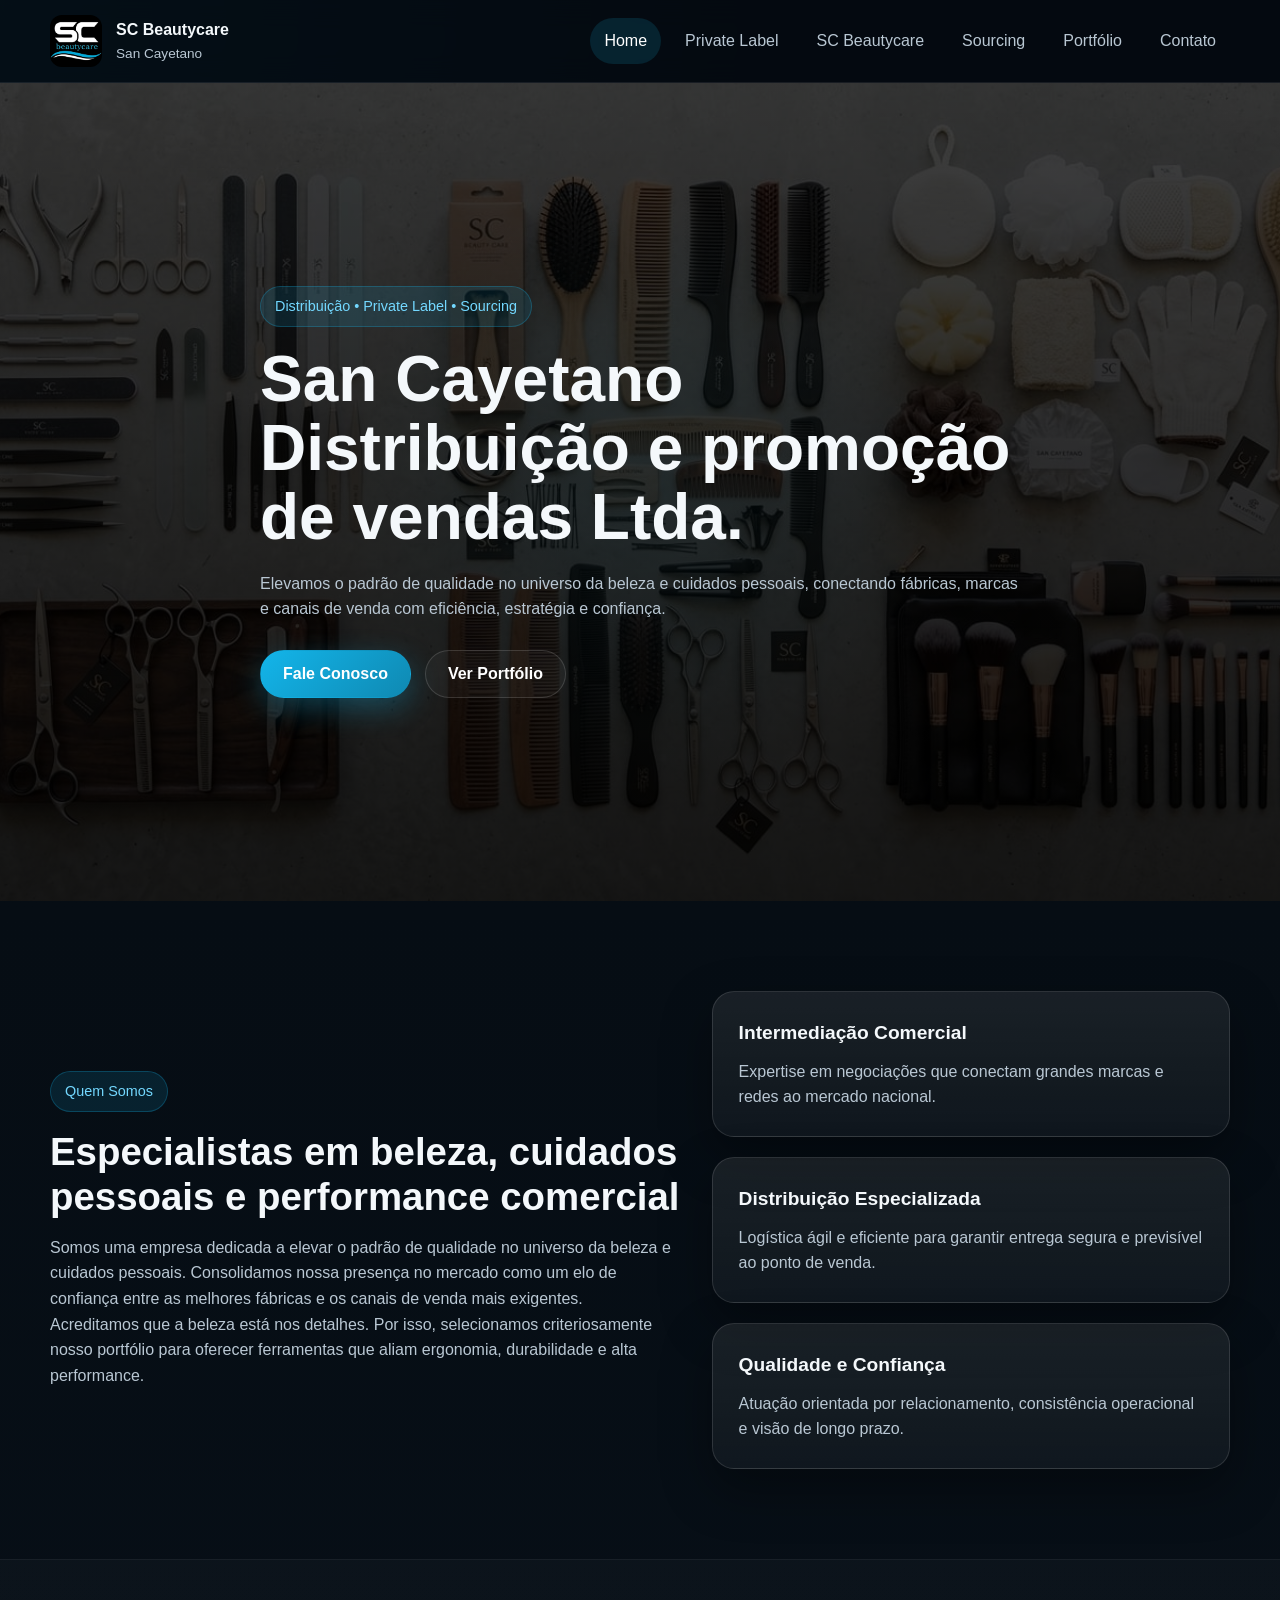
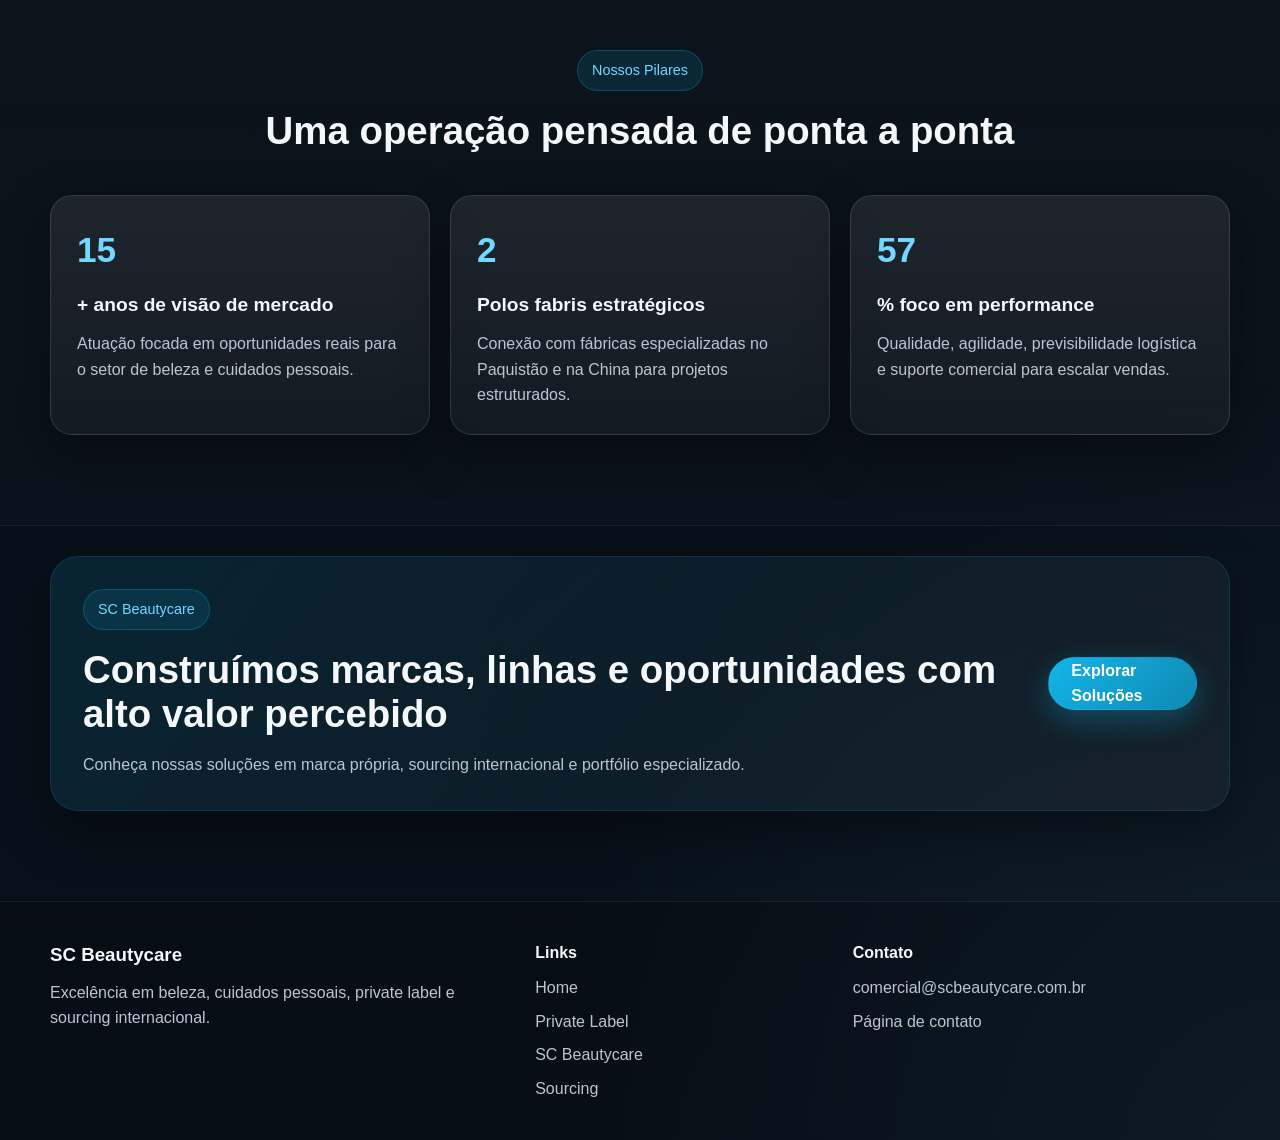
==== index.html @ d4fe6850 "first commit" ====
<!DOCTYPE html>
<html lang="pt-BR">

<head>
  <meta charset="UTF-8" />
  <meta name="viewport" content="width=device-width, initial-scale=1.0" />
  <title>SC Beautycare | Home</title>
  <link rel="stylesheet" href="styles.css" />
</head>

<body>
  <div class="progress-bar" id="progressBar"></div>

  <header class="site-header">
    <div class="container nav-wrap">
      <a href="index.html" class="brand">
        <img src="assets/logo.png" alt="SC Beautycare" class="brand-logo" />
        <div><strong>SC Beautycare</strong><span>San Cayetano</span></div>
      </a>
      <button class="menu-toggle" id="menuToggle" aria-label="Abrir menu">☰</button>
      <nav class="main-nav" id="mainNav">
        <a href="index.html" class="active">Home</a>
        <a href="private-label.html">Private Label</a>
        <a href="sc-beautycare.html">SC Beautycare</a>
        <a href="sourcing.html">Sourcing</a>
        <a href="portfolio.html">Portfólio</a>
        <a href="contato.html">Contato</a>
      </nav>
    </div>
  </header>

  <main>
    <section class="hero-page hero-home">
      <img src="assets/3.jpeg" alt="Capa Home" class="hero-bg" id="hero-bg" />
      <div class="hero-overlay"></div>
      <div class="container hero-content reveal">
        <span class="eyebrow" id="hero-eyebrow">Distribuição • Private Label • Sourcing</span>
        <h1 id="hero-title">San Cayetano Distribuição e promoção de vendas Ltda.</h1>
        <p id="hero-text">Elevamos o padrão de qualidade no universo da beleza e cuidados pessoais, conectando fábricas,
          marcas e canais de venda com eficiência, estratégia e confiança.</p>
        <div class="hero-actions">
          <a href="contato.html" class="btn btn-primary magnetic">Fale Conosco</a>
          <a href="portfolio.html" class="btn btn-secondary">Ver Portfólio</a>
        </div>
      </div>
    </section>

    <section class="section">
      <div class="container grid-2">
        <div class="reveal">
          <span class="section-tag" id="qs-tag">Quem Somos</span>
          <h2 id="qs-title">Especialistas em beleza, cuidados pessoais e performance comercial</h2>
          <p id="qs-text1">Somos uma empresa dedicada a elevar o padrão de qualidade no universo da beleza e cuidados
            pessoais. Consolidamos nossa presença no mercado como um elo de confiança entre as melhores fábricas e os
            canais de venda mais exigentes.</p>
          <p id="qs-text2">Acreditamos que a beleza está nos detalhes. Por isso, selecionamos criteriosamente nosso
            portfólio para oferecer ferramentas que aliam ergonomia, durabilidade e alta performance.</p>
        </div>
        <div class="cards-stack reveal" id="qs-cards"></div>
      </div>
    </section>

    <section class="section dark-section">
      <div class="container">
        <div class="section-heading center reveal">
          <span class="section-tag" id="pilares-tag">Nossos Pilares</span>
          <h2 id="pilares-title">Uma operação pensada de ponta a ponta</h2>
        </div>
        <div class="feature-grid" id="pilares-items"></div>
      </div>
    </section>

    <section class="section cta-section">
      <div class="container cta-box reveal">
        <div>
          <span class="section-tag" id="cta-tag">SC Beautycare</span>
          <h2 id="cta-title">Construímos marcas, linhas e oportunidades com alto valor percebido</h2>
          <p id="cta-text">Conheça nossas soluções em marca própria, sourcing internacional e portfólio especializado.
          </p>
        </div>
        <a href="private-label.html" class="btn btn-primary magnetic">Explorar Soluções</a>
      </div>
    </section>
  </main>

  <footer class="site-footer">
    <div class="container footer-grid">
      <div>
        <h3>SC Beautycare</h3>
        <p>Excelência em beleza, cuidados pessoais, private label e sourcing internacional.</p>
      </div>
      <div>
        <h4>Links</h4>
        <ul>
          <li><a href="index.html">Home</a></li>
          <li><a href="private-label.html">Private Label</a></li>
          <li><a href="sc-beautycare.html">SC Beautycare</a></li>
          <li><a href="sourcing.html">Sourcing</a></li>
        </ul>
      </div>
      <div>
        <h4>Contato</h4>
        <ul>
          <li><a href="mailto:comercial@scbeautycare.com.br">comercial@scbeautycare.com.br</a></li>
          <li><a href="contato.html">Página de contato</a></li>
        </ul>
      </div>
    </div>
  </footer>

  <button id="backToTop" class="back-to-top" aria-label="Voltar ao topo">↑</button>
  <script src="script.js"></script>
</body>

</html>
---- styles.css ----
:root {
  --bg: #071018;
  --bg-2: #0d1823;
  --surface: rgba(255, 255, 255, 0.06);
  --surface-2: rgba(255, 255, 255, 0.1);
  --card-border: rgba(255, 255, 255, 0.12);
  --text: #f4f8fb;
  --muted: #b9c7d3;
  --primary: #13b5ea;
  --primary-2: #73d8ff;
  --white: #ffffff;
  --shadow: 0 20px 50px rgba(0, 0, 0, 0.35);
  --radius: 22px;
  --radius-sm: 14px;
  --container: 1180px;
  --header-height: 82px;
}

* {
  margin: 0;
  padding: 0;
  box-sizing: border-box;
}

html {
  scroll-behavior: smooth;
}

body {
  font-family: Arial, Helvetica, sans-serif;
  background:
    radial-gradient(circle at top left, rgba(19, 181, 234, 0.12), transparent 25%),
    radial-gradient(circle at bottom right, rgba(115, 216, 255, 0.08), transparent 25%),
    linear-gradient(180deg, #050b11 0%, #08111a 100%);
  color: var(--text);
  line-height: 1.6;
  overflow-x: hidden;
}

img {
  max-width: 100%;
  display: block;
}

a {
  color: inherit;
  text-decoration: none;
}

ul {
  list-style: none;
}

.container {
  width: min(100% - 32px, var(--container));
  margin: 0 auto;
}

.site-header {
  position: sticky;
  top: 0;
  z-index: 999;
  backdrop-filter: blur(14px);
  background: rgba(4, 10, 16, 0.75);
  border-bottom: 1px solid rgba(255,255,255,0.08);
}

.nav-wrap {
  min-height: var(--header-height);
  display: flex;
  align-items: center;
  justify-content: space-between;
  gap: 24px;
}

.brand {
  display: flex;
  align-items: center;
  gap: 14px;
}

.brand-logo {
  width: 52px;
  height: 52px;
  object-fit: contain;
  border-radius: 12px;
  background: #000;
}

.brand strong {
  display: block;
  font-size: 1rem;
}

.brand span {
  display: block;
  color: var(--muted);
  font-size: 0.85rem;
}

.main-nav {
  display: flex;
  align-items: center;
  gap: 10px;
}

.main-nav a {
  padding: 10px 14px;
  border-radius: 999px;
  color: var(--muted);
  transition: 0.3s ease;
}

.main-nav a:hover,
.main-nav a.active {
  color: var(--white);
  background: rgba(19, 181, 234, 0.14);
}

.menu-toggle {
  display: none;
  font-size: 1.6rem;
  background: transparent;
  color: var(--white);
  border: none;
  cursor: pointer;
}

.progress-bar {
  position: fixed;
  top: 0;
  left: 0;
  width: 0%;
  height: 3px;
  background: linear-gradient(90deg, var(--primary), var(--primary-2));
  z-index: 1200;
}

.hero-page {
  position: relative;
  min-height: calc(100vh - var(--header-height));
  display: flex;
  align-items: center;
  overflow: hidden;
}

.hero-bg {
  position: absolute;
  inset: 0;
  width: 100%;
  height: 100%;
  object-fit: cover;
  filter: brightness(0.38);
}

.hero-overlay {
  position: absolute;
  inset: 0;
  background:
    linear-gradient(180deg, rgba(0,0,0,0.35), rgba(0,0,0,0.7)),
    radial-gradient(circle at center, rgba(19, 181, 234, 0.10), transparent 40%);
}

.hero-content {
  position: relative;
  z-index: 2;
  max-width: 760px;
  padding: 80px 0;
}

.eyebrow,
.section-tag {
  display: inline-block;
  padding: 8px 14px;
  border-radius: 999px;
  background: rgba(19, 181, 234, 0.12);
  border: 1px solid rgba(19, 181, 234, 0.25);
  color: var(--primary-2);
  font-size: 0.9rem;
  margin-bottom: 18px;
}

.hero-content h1 {
  font-size: clamp(2.2rem, 5vw, 4.4rem);
  line-height: 1.08;
  margin-bottom: 18px;
}

.hero-content p,
.section-heading p,
.section p {
  color: var(--muted);
}

.hero-actions {
  display: flex;
  flex-wrap: wrap;
  gap: 14px;
  margin-top: 28px;
}

.btn {
  display: inline-flex;
  align-items: center;
  justify-content: center;
  min-height: 48px;
  padding: 0 22px;
  border-radius: 999px;
  font-weight: bold;
  border: 1px solid transparent;
  transition: transform 0.25s ease, background 0.25s ease, border-color 0.25s ease;
  cursor: pointer;
}

.btn:hover {
  transform: translateY(-2px);
}

.btn-primary {
  background: linear-gradient(135deg, var(--primary), #0f89b2);
  color: var(--white);
  box-shadow: 0 10px 30px rgba(19,181,234,0.3);
}

.btn-secondary {
  background: rgba(255,255,255,0.03);
  color: var(--white);
  border-color: rgba(255,255,255,0.14);
}

.section {
  padding: 90px 0;
}

.dark-section {
  background: linear-gradient(180deg, rgba(255,255,255,0.02), rgba(255,255,255,0.01));
  border-top: 1px solid rgba(255,255,255,0.06);
  border-bottom: 1px solid rgba(255,255,255,0.06);
}

.section-heading {
  max-width: 760px;
  margin-bottom: 42px;
}

.section-heading.center {
  text-align: center;
  margin-left: auto;
  margin-right: auto;
}

.section h2,
.section-heading h2 {
  font-size: clamp(1.8rem, 3vw, 3rem);
  line-height: 1.15;
  margin-bottom: 16px;
}

.grid-2 {
  display: grid;
  grid-template-columns: 1.1fr 0.9fr;
  gap: 28px;
  align-items: center;
}

.cards-stack,
.feature-grid,
.product-grid {
  display: grid;
  gap: 20px;
}

.feature-grid {
  grid-template-columns: repeat(3, 1fr);
}

.product-grid {
  grid-template-columns: repeat(2, 1fr);
}

.glass-card,
.feature-card,
.contact-card,
.tab-card {
  background: linear-gradient(180deg, rgba(255,255,255,0.08), rgba(255,255,255,0.04));
  border: 1px solid var(--card-border);
  border-radius: var(--radius);
  box-shadow: var(--shadow);
}

.glass-card,
.feature-card,
.tab-card {
  padding: 26px;
}

.contact-card {
  padding: 28px;
}

.glass-card h3,
.feature-card h3,
.tab-card h3 {
  margin-bottom: 10px;
  font-size: 1.2rem;
}

.feature-number {
  font-size: 2.2rem;
  font-weight: bold;
  color: var(--primary-2);
  margin-bottom: 12px;
}

.timeline {
  position: relative;
  display: grid;
  gap: 20px;
}

.timeline::before {
  content: "";
  position: absolute;
  left: 20px;
  top: 10px;
  bottom: 10px;
  width: 2px;
  background: rgba(19, 181, 234, 0.25);
}

.timeline-item {
  position: relative;
  display: flex;
  gap: 18px;
  padding-left: 8px;
}

.timeline-item span {
  width: 42px;
  height: 42px;
  flex: 0 0 42px;
  border-radius: 50%;
  display: grid;
  place-items: center;
  background: linear-gradient(135deg, var(--primary), #0e7698);
  font-weight: bold;
  z-index: 1;
}

.tabs {
  margin-top: 10px;
}

.tab-buttons {
  display: flex;
  flex-wrap: wrap;
  gap: 10px;
  margin-bottom: 18px;
}

.tab-btn {
  background: rgba(255,255,255,0.04);
  color: var(--muted);
  border: 1px solid rgba(255,255,255,0.1);
  border-radius: 999px;
  padding: 12px 18px;
  cursor: pointer;
  transition: 0.25s ease;
}

.tab-btn.active,
.tab-btn:hover {
  background: rgba(19, 181, 234, 0.14);
  color: var(--white);
  border-color: rgba(19, 181, 234, 0.3);
}

.tab-content {
  display: none;
}

.tab-content.active {
  display: block;
}

.accordion {
  display: grid;
  gap: 14px;
}

.accordion-item {
  background: rgba(255,255,255,0.04);
  border: 1px solid rgba(255,255,255,0.1);
  border-radius: 18px;
  overflow: hidden;
}

.accordion-header {
  width: 100%;
  text-align: left;
  background: transparent;
  border: none;
  color: var(--white);
  padding: 18px 20px;
  font-size: 1rem;
  font-weight: bold;
  cursor: pointer;
}

.accordion-body {
  display: none;
  padding: 0 20px 18px;
  color: var(--muted);
}

.accordion-item.active .accordion-body {
  display: block;
}

.cta-section {
  padding-top: 30px;
}

.cta-box {
  display: flex;
  align-items: center;
  justify-content: space-between;
  gap: 24px;
  padding: 32px;
  border-radius: 28px;
  background: linear-gradient(135deg, rgba(19,181,234,0.12), rgba(255,255,255,0.04));
  border: 1px solid rgba(19,181,234,0.16);
  box-shadow: var(--shadow);
}

.contact-card label {
  display: block;
  font-weight: bold;
  margin-bottom: 16px;
}

.contact-card input,
.contact-card textarea {
  width: 100%;
  margin-top: 8px;
  border: 1px solid rgba(255,255,255,0.12);
  background: rgba(255,255,255,0.04);
  color: var(--white);
  border-radius: 14px;
  padding: 14px 16px;
  outline: none;
}

.contact-card input::placeholder,
.contact-card textarea::placeholder {
  color: #9fb0be;
}

.copy-feedback {
  margin-top: 14px;
  color: var(--primary-2);
  min-height: 24px;
}

.site-footer {
  padding: 38px 0;
  border-top: 1px solid rgba(255,255,255,0.08);
  background: rgba(0,0,0,0.2);
}

.footer-grid {
  display: grid;
  grid-template-columns: 1.1fr 0.7fr 0.9fr;
  gap: 24px;
}

.site-footer h3,
.site-footer h4 {
  margin-bottom: 10px;
}

.site-footer p,
.site-footer li,
.site-footer a {
  color: var(--muted);
}

.site-footer li + li {
  margin-top: 8px;
}

.back-to-top {
  position: fixed;
  right: 18px;
  bottom: 18px;
  width: 48px;
  height: 48px;
  border-radius: 50%;
  border: 1px solid rgba(255,255,255,0.12);
  background: rgba(10, 18, 28, 0.9);
  color: var(--white);
  cursor: pointer;
  display: none;
  z-index: 999;
}

.reveal {
  opacity: 0;
  transform: translateY(24px);
  transition: 0.8s ease;
}

.reveal.visible {
  opacity: 1;
  transform: translateY(0);
}

.tilt-card {
  transform-style: preserve-3d;
  transition: transform 0.2s ease;
}

@media (max-width: 980px) {
  .grid-2,
  .feature-grid,
  .product-grid,
  .footer-grid,
  .cta-box {
    grid-template-columns: 1fr;
  }

  .cta-box {
    align-items: flex-start;
  }

  .main-nav {
    position: absolute;
    top: calc(var(--header-height) + 8px);
    right: 16px;
    left: 16px;
    display: none;
    flex-direction: column;
    align-items: stretch;
    padding: 14px;
    border-radius: 20px;
    background: rgba(6, 12, 19, 0.96);
    border: 1px solid rgba(255,255,255,0.08);
  }

  .main-nav.open {
    display: flex;
  }

  .menu-toggle {
    display: block;
  }
}

@media (max-width: 640px) {
  .section {
    padding: 70px 0;
  }

  .hero-content h1 {
    font-size: 2rem;
  }

  .hero-content {
    padding: 60px 0;
  }

  .btn {
    width: 100%;
  }

  .hero-actions {
    flex-direction: column;
  }

  .brand strong {
    font-size: 0.95rem;
  }

  .brand span {
    font-size: 0.8rem;
  }
}
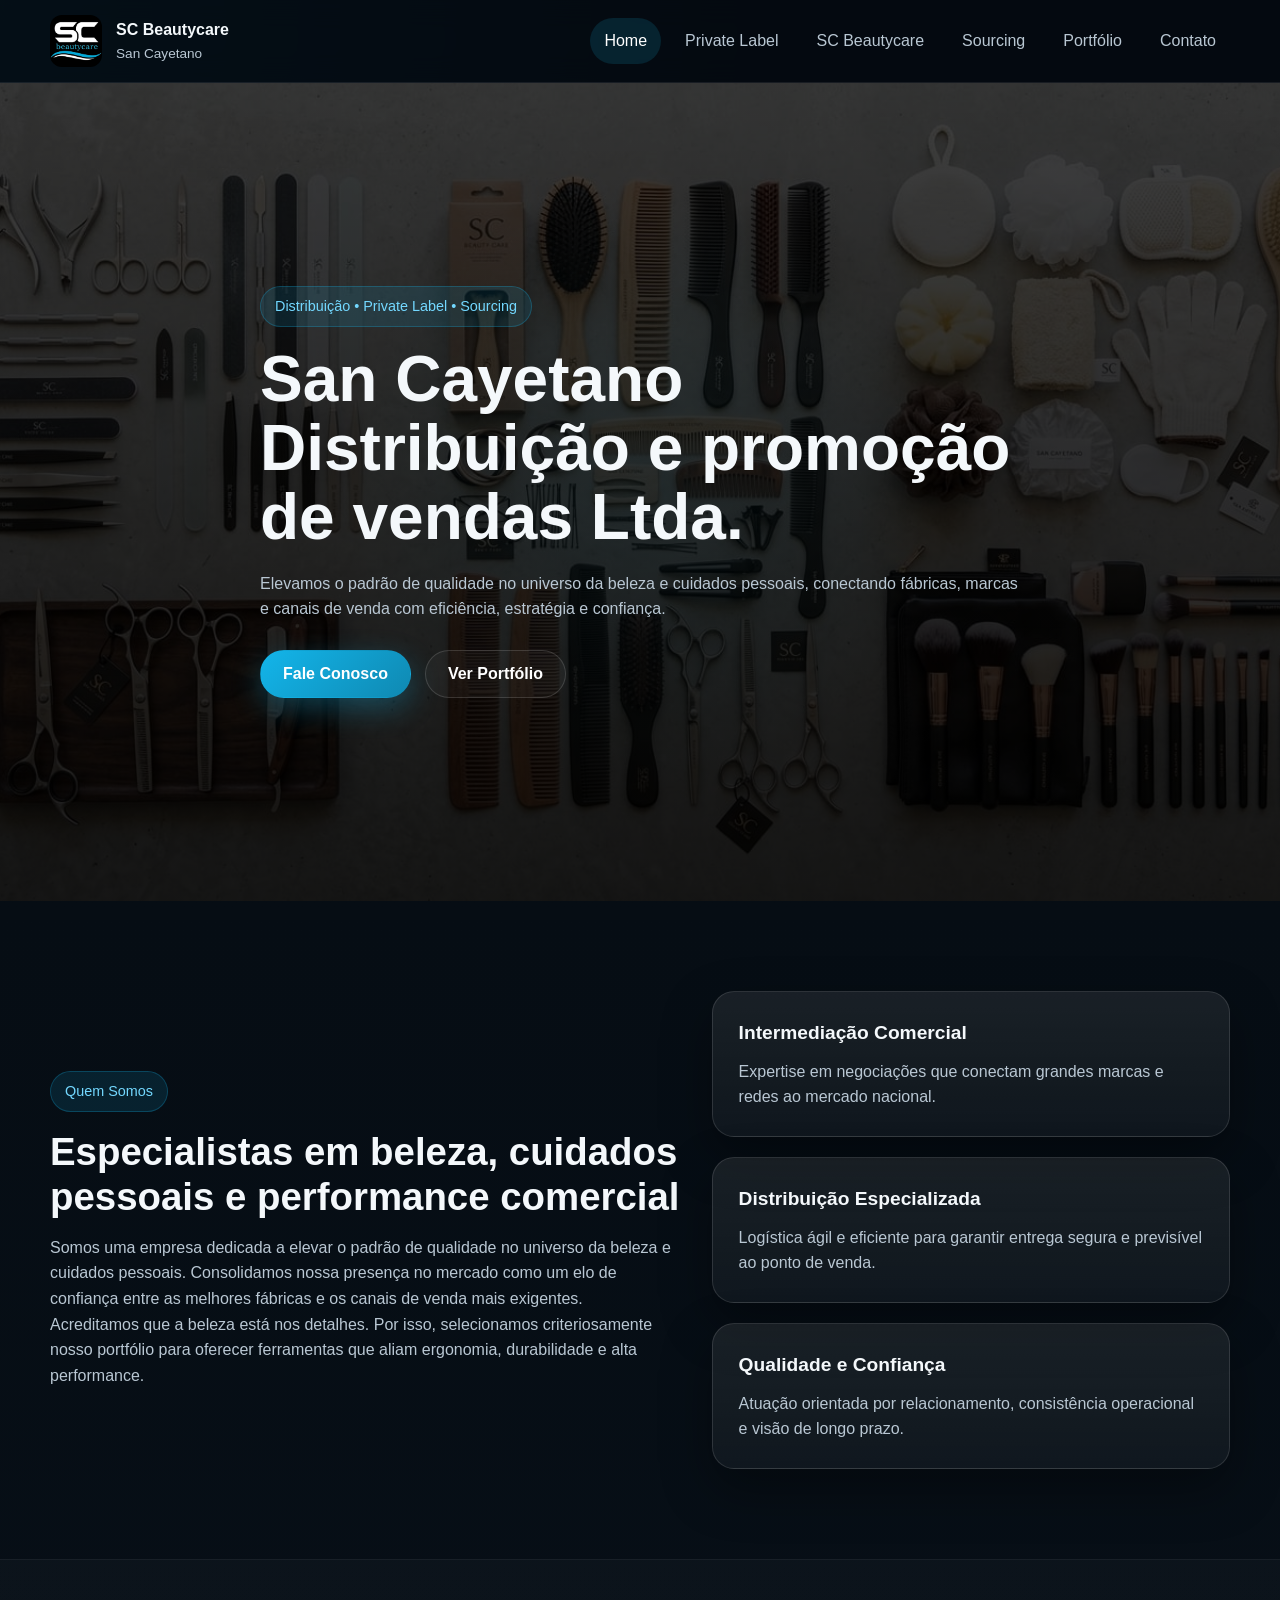
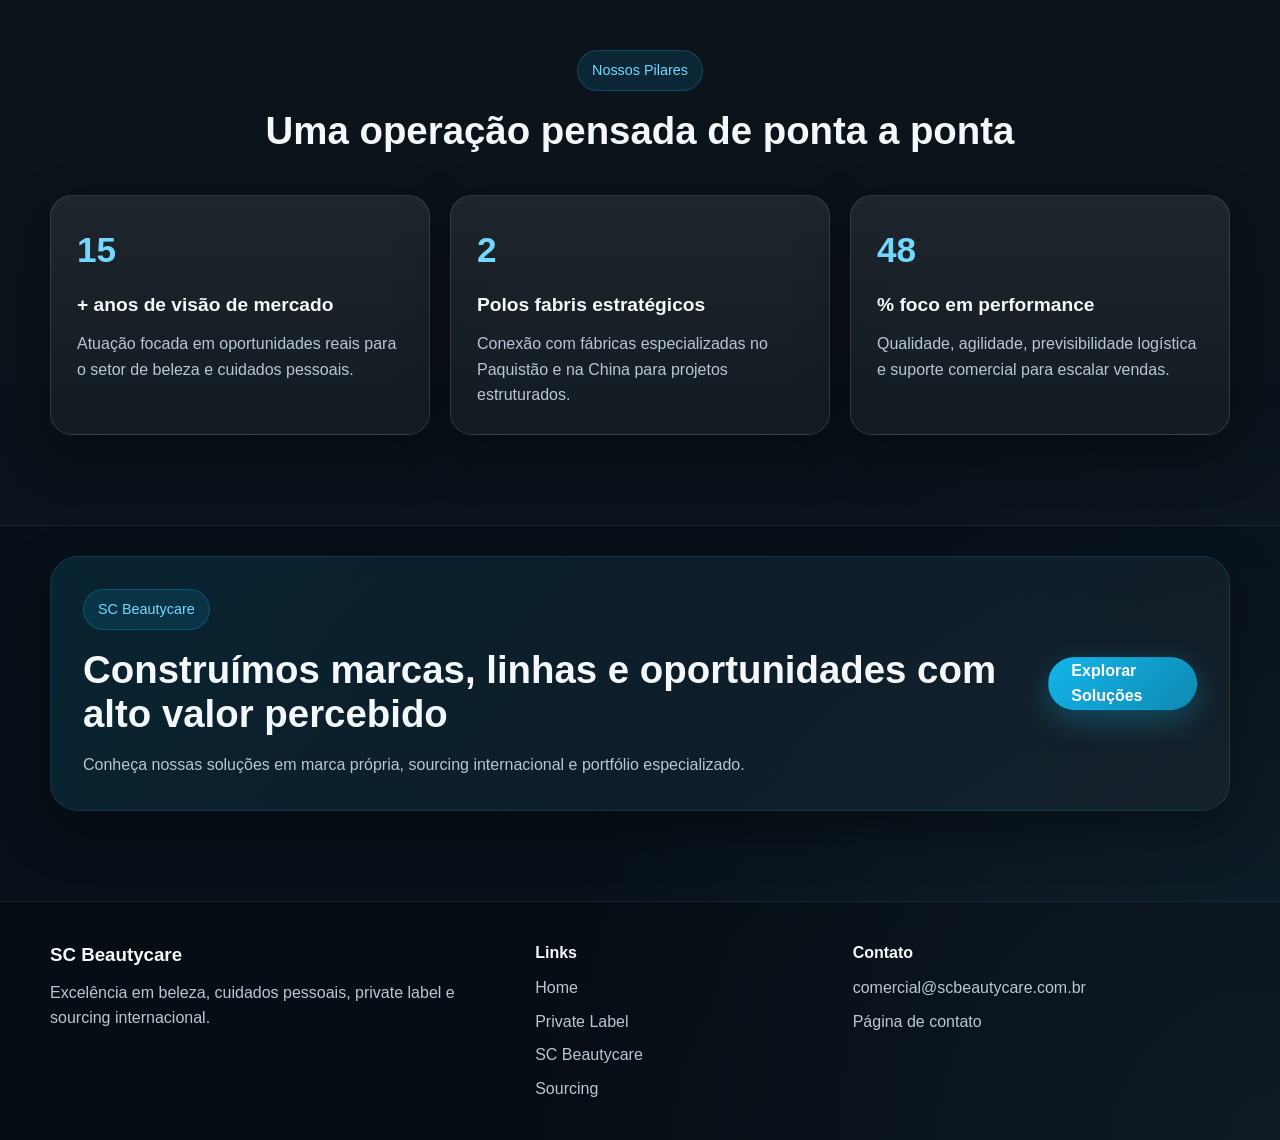
==== commit fa4113b1: "Correção da autenticação Git Gateway" ====
--- a/index.html
+++ b/index.html
@@ -6,6 +6,7 @@
   <meta name="viewport" content="width=device-width, initial-scale=1.0" />
   <title>SC Beautycare | Home</title>
   <link rel="stylesheet" href="styles.css" />
+  <script src="https://identity.netlify.com/v1/netlify-identity-widget.js"></script>
 </head>
 
 <body>
